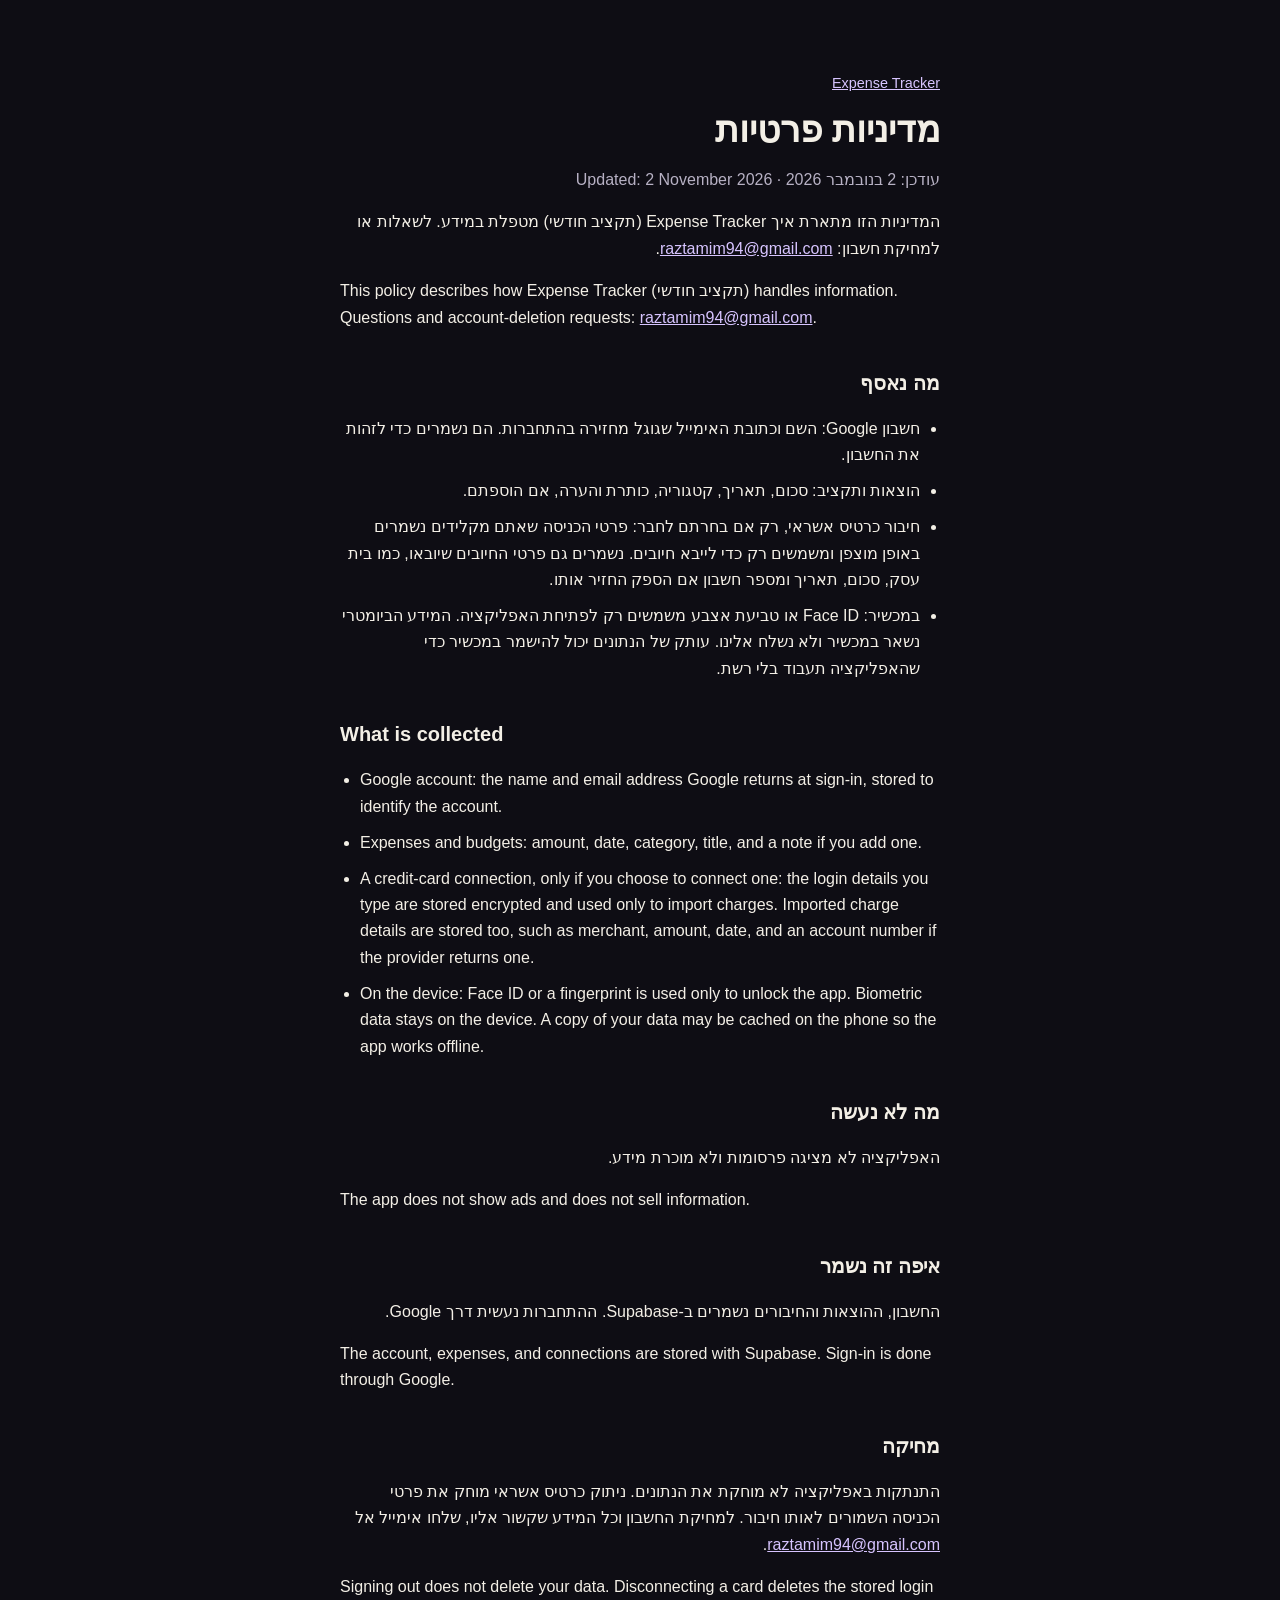
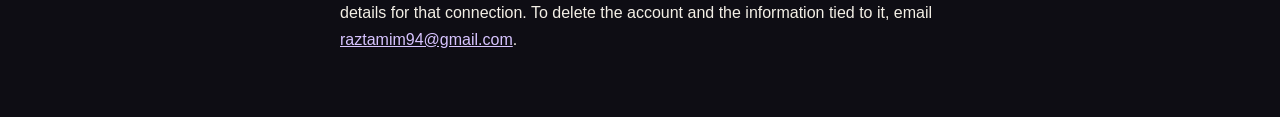
==== privacy/index.html @ 673cb0cc "Add the public home page and privacy policy. Co-authored-by: Cursor <cursoragent@cursor.com>" ====
<!doctype html>
<html lang="he" dir="rtl">
  <head>
    <meta charset="utf-8" />
    <meta name="viewport" content="width=device-width, initial-scale=1" />
    <title>מדיניות פרטיות · Expense Tracker</title>
    <meta
      name="description"
      content="Privacy policy for Expense Tracker (תקציב חודשי): Google sign-in, expenses, budgets, and optional credit-card import."
    />
    <link rel="stylesheet" href="../styles.css" />
  </head>
  <body>
    <main>
      <p class="kicker"><a href="../">Expense Tracker</a></p>
      <h1>מדיניות פרטיות</h1>
      <p class="meta">עודכן: 2 בנובמבר 2026 · Updated: 2 November 2026</p>
      <p>
        המדיניות הזו מתארת איך Expense Tracker (תקציב חודשי) מטפלת במידע. לשאלות או למחיקת חשבון:
        <a href="mailto:raztamim94@gmail.com">raztamim94@gmail.com</a>.
      </p>
      <p lang="en" dir="ltr">
        This policy describes how Expense Tracker (תקציב חודשי) handles information. Questions and
        account-deletion requests:
        <a href="mailto:raztamim94@gmail.com">raztamim94@gmail.com</a>.
      </p>

      <h2>מה נאסף</h2>
      <ul>
        <li>חשבון Google: השם וכתובת האימייל שגוגל מחזירה בהתחברות. הם נשמרים כדי לזהות את החשבון.</li>
        <li>הוצאות ותקציב: סכום, תאריך, קטגוריה, כותרת והערה, אם הוספתם.</li>
        <li>
          חיבור כרטיס אשראי, רק אם בחרתם לחבר: פרטי הכניסה שאתם מקלידים נשמרים באופן מוצפן ומשמשים רק
          כדי לייבא חיובים. נשמרים גם פרטי החיובים שיובאו, כמו בית עסק, סכום, תאריך ומספר חשבון אם
          הספק החזיר אותו.
        </li>
        <li>
          במכשיר: Face ID או טביעת אצבע משמשים רק לפתיחת האפליקציה. המידע הביומטרי נשאר במכשיר ולא
          נשלח אלינו. עותק של הנתונים יכול להישמר במכשיר כדי שהאפליקציה תעבוד בלי רשת.
        </li>
      </ul>

      <h2 lang="en" dir="ltr">What is collected</h2>
      <ul lang="en" dir="ltr">
        <li>Google account: the name and email address Google returns at sign-in, stored to identify the account.</li>
        <li>Expenses and budgets: amount, date, category, title, and a note if you add one.</li>
        <li>
          A credit-card connection, only if you choose to connect one: the login details you type are
          stored encrypted and used only to import charges. Imported charge details are stored too,
          such as merchant, amount, date, and an account number if the provider returns one.
        </li>
        <li>
          On the device: Face ID or a fingerprint is used only to unlock the app. Biometric data stays
          on the device. A copy of your data may be cached on the phone so the app works offline.
        </li>
      </ul>

      <h2>מה לא נעשה</h2>
      <p>האפליקציה לא מציגה פרסומות ולא מוכרת מידע.</p>
      <p lang="en" dir="ltr">The app does not show ads and does not sell information.</p>

      <h2>איפה זה נשמר</h2>
      <p>החשבון, ההוצאות והחיבורים נשמרים ב-Supabase. ההתחברות נעשית דרך Google.</p>
      <p lang="en" dir="ltr">
        The account, expenses, and connections are stored with Supabase. Sign-in is done through Google.
      </p>

      <h2>מחיקה</h2>
      <p>
        התנתקות באפליקציה לא מוחקת את הנתונים. ניתוק כרטיס אשראי מוחק את פרטי הכניסה השמורים לאותו
        חיבור. למחיקת החשבון וכל המידע שקשור אליו, שלחו אימייל אל
        <a href="mailto:raztamim94@gmail.com">raztamim94@gmail.com</a>.
      </p>
      <p lang="en" dir="ltr">
        Signing out does not delete your data. Disconnecting a card deletes the stored login details
        for that connection. To delete the account and the information tied to it, email
        <a href="mailto:raztamim94@gmail.com">raztamim94@gmail.com</a>.
      </p>
    </main>
  </body>
</html>
---- styles.css ----
:root {
  color-scheme: dark;
  --bg: #0e0d14;
  --ink: #f3efe6;
  --muted: #b7b1c4;
  --line: #2a2736;
  --link: #d7c4ff;
}

* {
  box-sizing: border-box;
}

body {
  margin: 0;
  background: var(--bg);
  color: var(--ink);
  font-family: "Segoe UI", "Arial Hebrew", Arial, sans-serif;
  line-height: 1.65;
}

main {
  max-width: 40rem;
  margin: 0 auto;
  padding: 3.5rem 1.25rem 4rem;
}

h1,
h2,
p,
ul {
  margin: 0;
}

h1 {
  font-size: 2.25rem;
  line-height: 1.2;
  font-weight: 700;
}

h2 {
  margin-top: 2.25rem;
  font-size: 1.25rem;
}

.kicker,
.hebrew-name,
.meta {
  color: var(--muted);
}

.kicker {
  margin-bottom: 0.75rem;
  font-size: 0.9rem;
}

.hebrew-name {
  margin-top: 0.35rem;
  font-size: 1.35rem;
}

p,
ul {
  margin-top: 1rem;
}

ul {
  padding-inline-start: 1.25rem;
}

li + li {
  margin-top: 0.6rem;
}

a {
  color: var(--link);
}

p[lang="en"],
ul[lang="en"],
h2[lang="en"] {
  text-align: left;
}
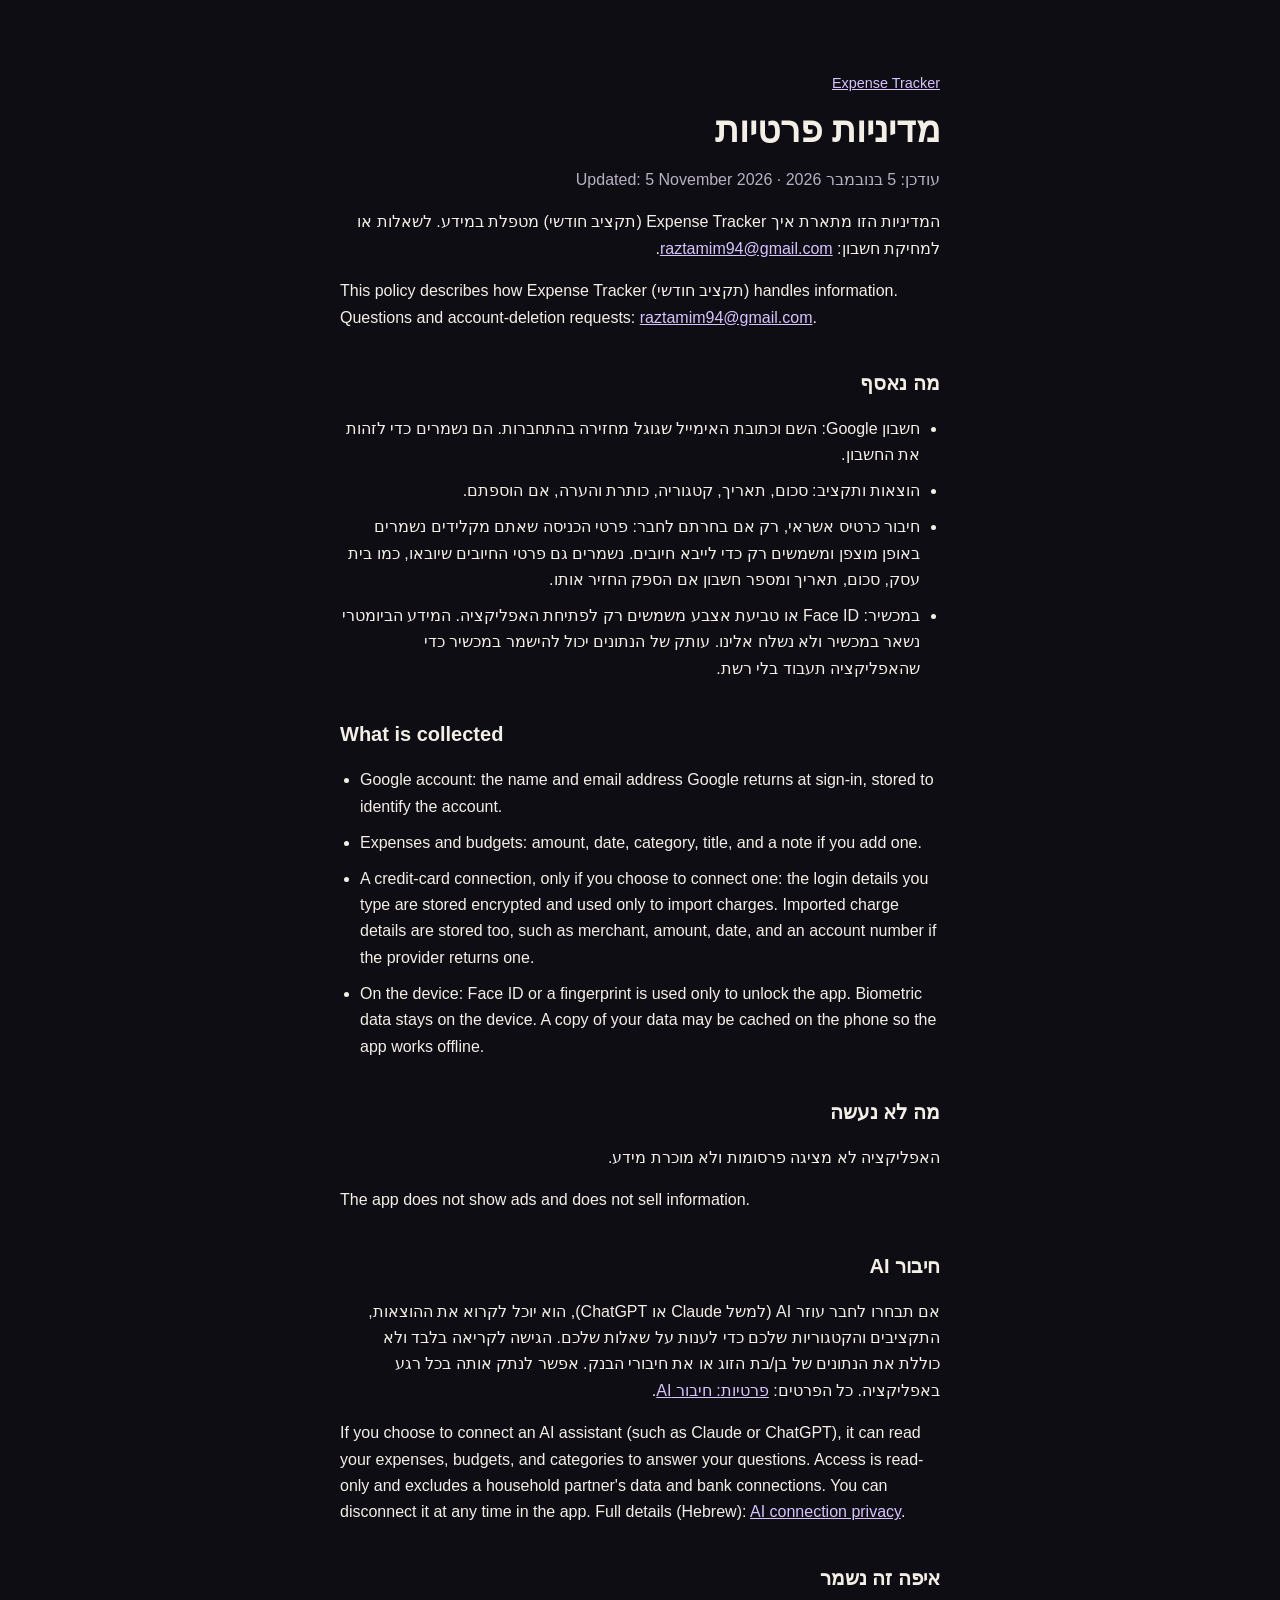
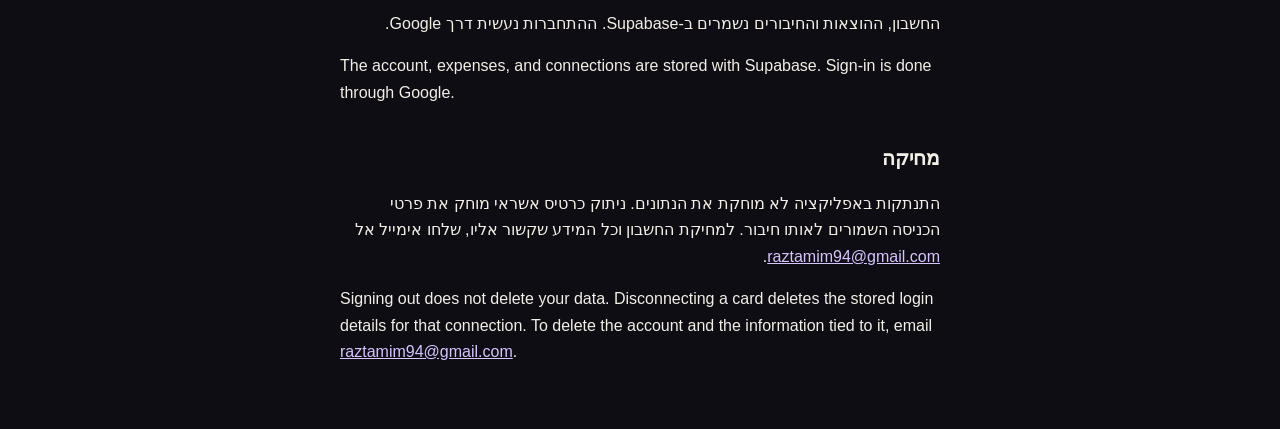
==== commit f721471b: "Deploy site from monthly-budget@1719618" ====
--- a/privacy/index.html
+++ b/privacy/index.html
@@ -8,13 +8,13 @@
       name="description"
       content="Privacy policy for Expense Tracker (תקציב חודשי): Google sign-in, expenses, budgets, and optional credit-card import."
     />
-    <link rel="stylesheet" href="../styles.css" />
+    <link rel="stylesheet" crossorigin href="../assets/site-fTg5tI74.css">
   </head>
   <body>
     <main>
       <p class="kicker"><a href="../">Expense Tracker</a></p>
       <h1>מדיניות פרטיות</h1>
-      <p class="meta">עודכן: 2 בנובמבר 2026 · Updated: 2 November 2026</p>
+      <p class="meta">עודכן: 5 בנובמבר 2026 · Updated: 5 November 2026</p>
       <p>
         המדיניות הזו מתארת איך Expense Tracker (תקציב חודשי) מטפלת במידע. לשאלות או למחיקת חשבון:
         <a href="mailto:raztamim94@gmail.com">raztamim94@gmail.com</a>.
@@ -59,6 +59,20 @@
       <p>האפליקציה לא מציגה פרסומות ולא מוכרת מידע.</p>
       <p lang="en" dir="ltr">The app does not show ads and does not sell information.</p>
 
+      <h2>חיבור AI</h2>
+      <p>
+        אם תבחרו לחבר עוזר AI (למשל Claude או ChatGPT), הוא יוכל לקרוא את ההוצאות, התקציבים
+        והקטגוריות שלכם כדי לענות על שאלות שלכם. הגישה לקריאה בלבד ולא כוללת את הנתונים של בן/בת הזוג
+        או את חיבורי הבנק. אפשר לנתק אותה בכל רגע באפליקציה. כל הפרטים:
+        <a href="./ai/">פרטיות: חיבור AI</a>.
+      </p>
+      <p lang="en" dir="ltr">
+        If you choose to connect an AI assistant (such as Claude or ChatGPT), it can read your
+        expenses, budgets, and categories to answer your questions. Access is read-only and excludes
+        a household partner's data and bank connections. You can disconnect it at any time in the app.
+        Full details (Hebrew): <a href="./ai/">AI connection privacy</a>.
+      </p>
+
       <h2>איפה זה נשמר</h2>
       <p>החשבון, ההוצאות והחיבורים נשמרים ב-Supabase. ההתחברות נעשית דרך Google.</p>
       <p lang="en" dir="ltr">
--- a/assets/site-fTg5tI74.css
+++ b/assets/site-fTg5tI74.css
@@ -0,0 +1 @@
+:root{--lightningcss-light: ;--lightningcss-dark:initial;color-scheme:dark;--bg:#0e0d14;--ink:#f3efe6;--muted:#b7b1c4;--line:#2a2736;--link:#d7c4ff}*{box-sizing:border-box}body{background:var(--bg);color:var(--ink);margin:0;font-family:Segoe UI,Arial Hebrew,Arial,sans-serif;line-height:1.65}main{max-width:40rem;margin:0 auto;padding:3.5rem 1.25rem 4rem}h1,h2,p,ul{margin:0}h1{font-size:2.25rem;font-weight:700;line-height:1.2}h2{margin-top:2.25rem;font-size:1.25rem}.kicker,.hebrew-name,.meta{color:var(--muted)}.kicker{margin-bottom:.75rem;font-size:.9rem}.hebrew-name{margin-top:.35rem;font-size:1.35rem}p,ul{margin-top:1rem}ul{padding-inline-start:1.25rem}li+li{margin-top:.6rem}a{color:var(--link)}p[lang=en],ul[lang=en],h2[lang=en]{text-align:left}
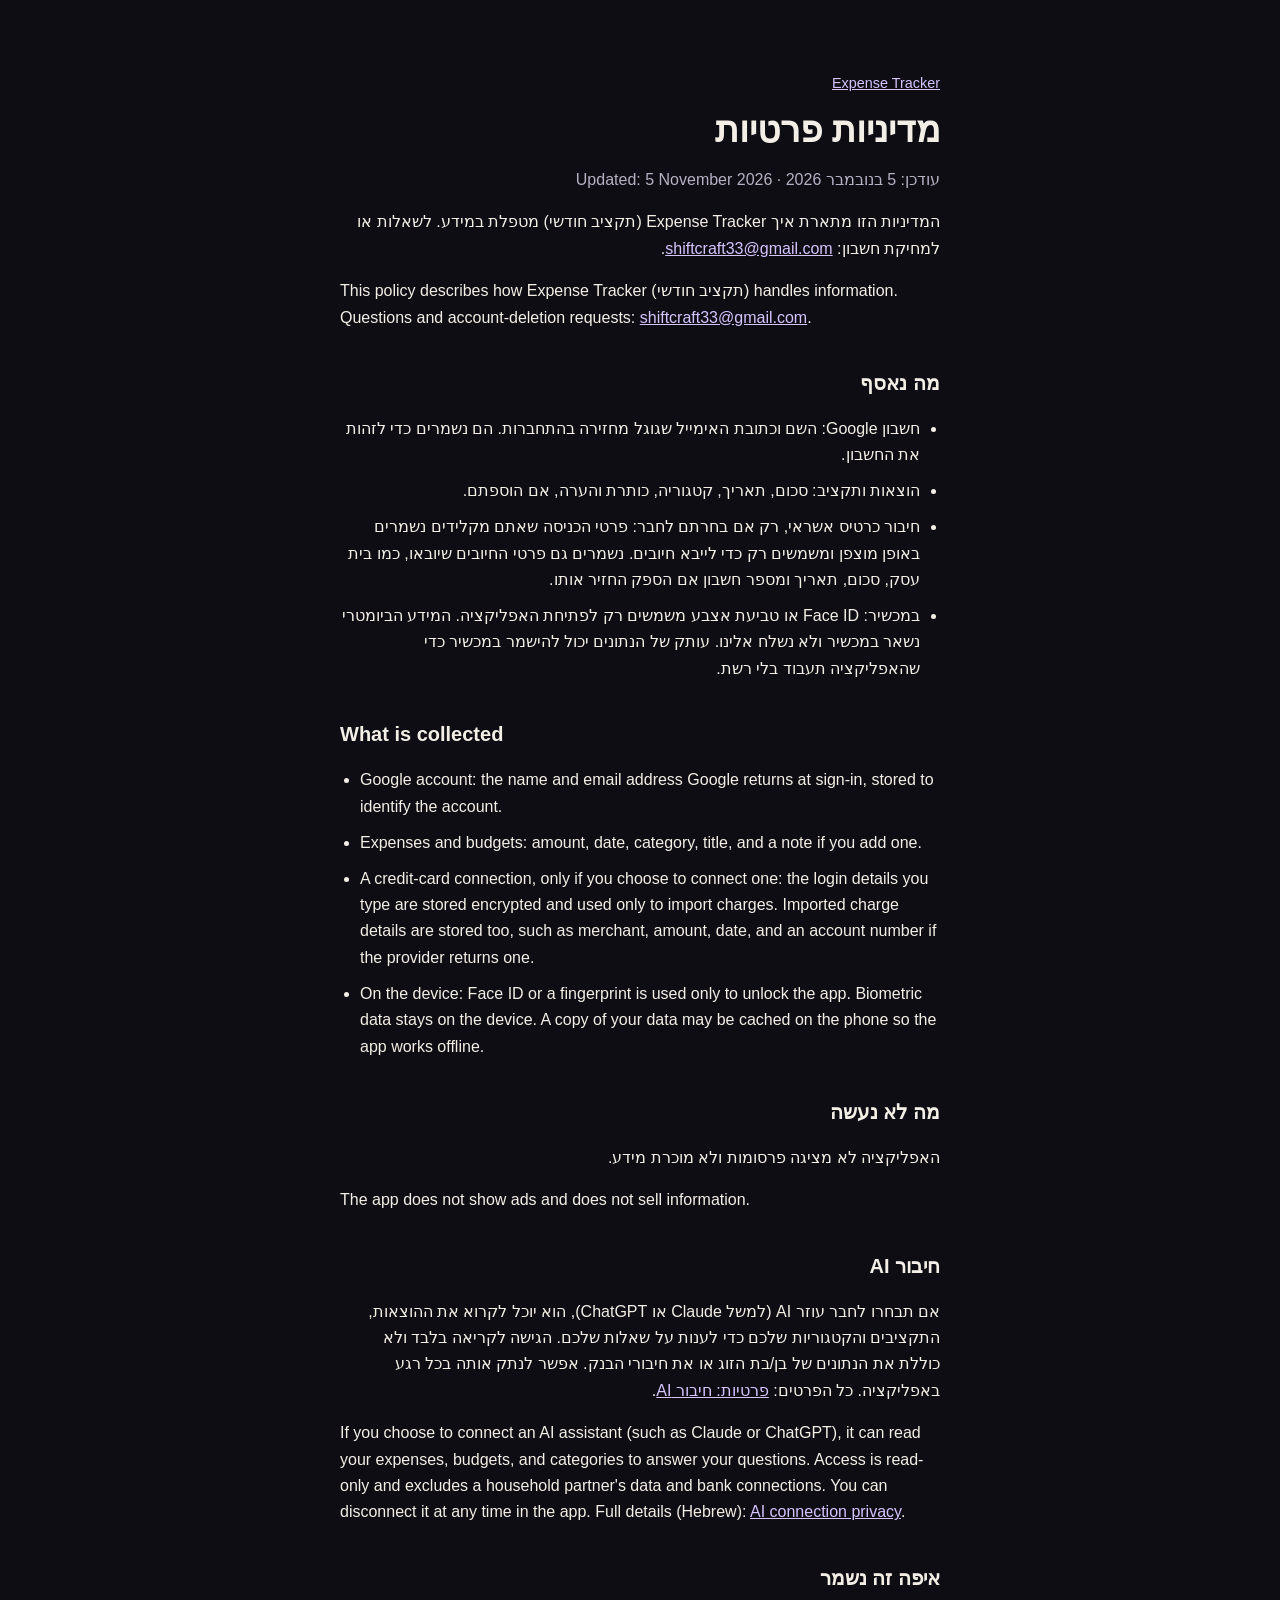
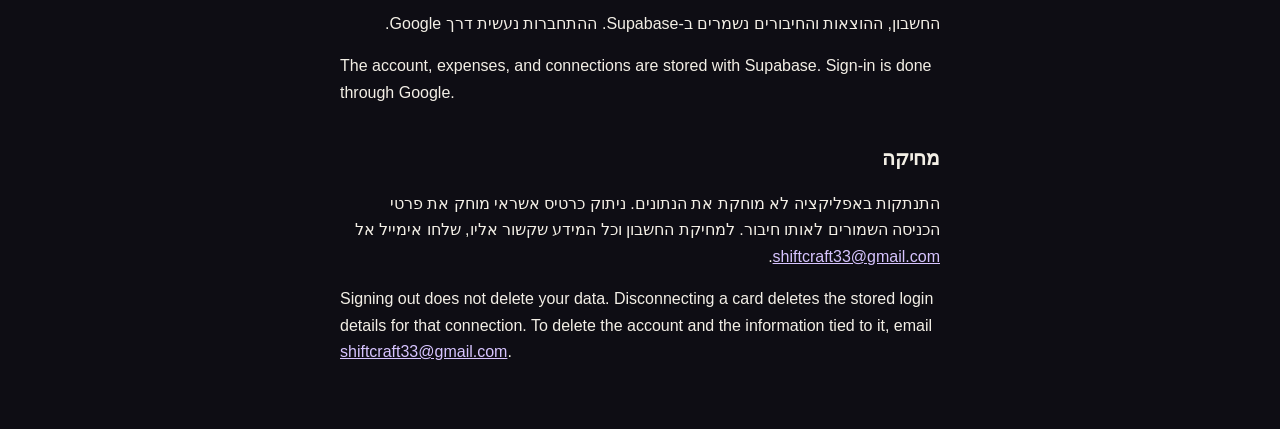
==== commit b9e96834: "Deploy site from monthly-budget@3f6a880" ====
--- a/privacy/index.html
+++ b/privacy/index.html
@@ -17,12 +17,12 @@
       <p class="meta">עודכן: 5 בנובמבר 2026 · Updated: 5 November 2026</p>
       <p>
         המדיניות הזו מתארת איך Expense Tracker (תקציב חודשי) מטפלת במידע. לשאלות או למחיקת חשבון:
-        <a href="mailto:raztamim94@gmail.com">raztamim94@gmail.com</a>.
+        <a href="mailto:shiftcraft33@gmail.com">shiftcraft33@gmail.com</a>.
       </p>
       <p lang="en" dir="ltr">
         This policy describes how Expense Tracker (תקציב חודשי) handles information. Questions and
         account-deletion requests:
-        <a href="mailto:raztamim94@gmail.com">raztamim94@gmail.com</a>.
+        <a href="mailto:shiftcraft33@gmail.com">shiftcraft33@gmail.com</a>.
       </p>
 
       <h2>מה נאסף</h2>
@@ -83,12 +83,12 @@
       <p>
         התנתקות באפליקציה לא מוחקת את הנתונים. ניתוק כרטיס אשראי מוחק את פרטי הכניסה השמורים לאותו
         חיבור. למחיקת החשבון וכל המידע שקשור אליו, שלחו אימייל אל
-        <a href="mailto:raztamim94@gmail.com">raztamim94@gmail.com</a>.
+        <a href="mailto:shiftcraft33@gmail.com">shiftcraft33@gmail.com</a>.
       </p>
       <p lang="en" dir="ltr">
         Signing out does not delete your data. Disconnecting a card deletes the stored login details
         for that connection. To delete the account and the information tied to it, email
-        <a href="mailto:raztamim94@gmail.com">raztamim94@gmail.com</a>.
+        <a href="mailto:shiftcraft33@gmail.com">shiftcraft33@gmail.com</a>.
       </p>
     </main>
   </body>
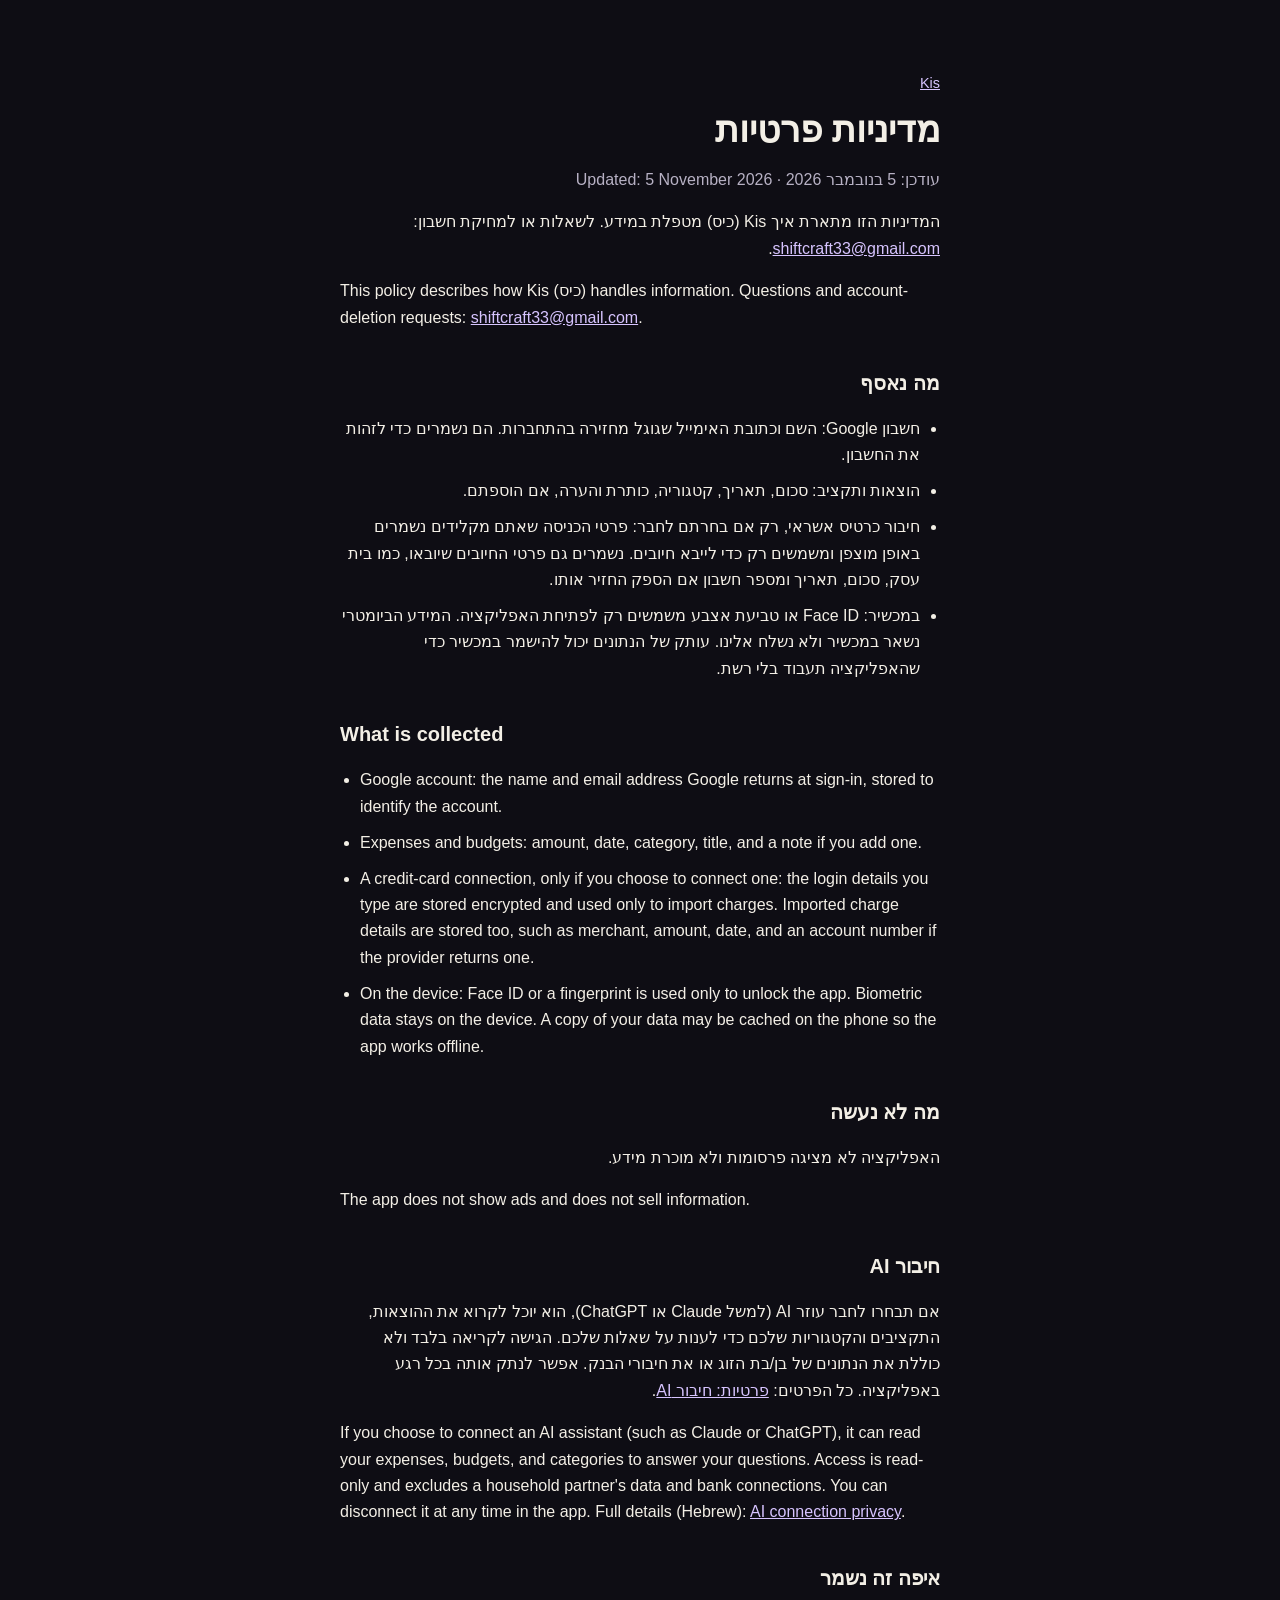
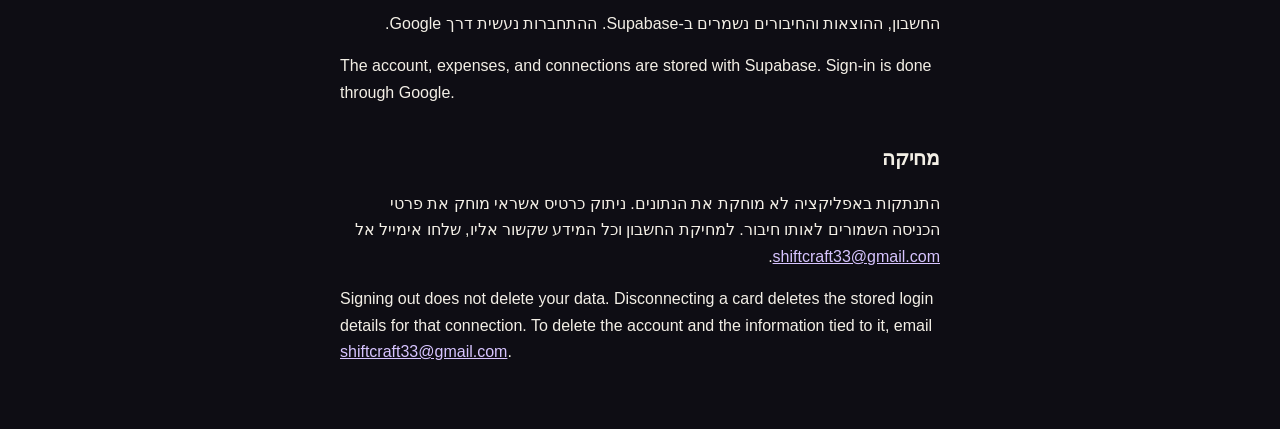
==== commit 0a988718: "Deploy site from monthly-budget@0e9ef94" ====
--- a/privacy/index.html
+++ b/privacy/index.html
@@ -3,24 +3,24 @@
   <head>
     <meta charset="utf-8" />
     <meta name="viewport" content="width=device-width, initial-scale=1" />
-    <title>מדיניות פרטיות · Expense Tracker</title>
+    <title>מדיניות פרטיות · Kis</title>
     <meta
       name="description"
-      content="Privacy policy for Expense Tracker (תקציב חודשי): Google sign-in, expenses, budgets, and optional credit-card import."
+      content="Privacy policy for Kis (כיס): Google sign-in, expenses, budgets, and optional credit-card import."
     />
     <link rel="stylesheet" crossorigin href="../assets/site-fTg5tI74.css">
   </head>
   <body>
     <main>
-      <p class="kicker"><a href="../">Expense Tracker</a></p>
+      <p class="kicker"><a href="../">Kis</a></p>
       <h1>מדיניות פרטיות</h1>
       <p class="meta">עודכן: 5 בנובמבר 2026 · Updated: 5 November 2026</p>
       <p>
-        המדיניות הזו מתארת איך Expense Tracker (תקציב חודשי) מטפלת במידע. לשאלות או למחיקת חשבון:
+        המדיניות הזו מתארת איך Kis (כיס) מטפלת במידע. לשאלות או למחיקת חשבון:
         <a href="mailto:shiftcraft33@gmail.com">shiftcraft33@gmail.com</a>.
       </p>
       <p lang="en" dir="ltr">
-        This policy describes how Expense Tracker (תקציב חודשי) handles information. Questions and
+        This policy describes how Kis (כיס) handles information. Questions and
         account-deletion requests:
         <a href="mailto:shiftcraft33@gmail.com">shiftcraft33@gmail.com</a>.
       </p>
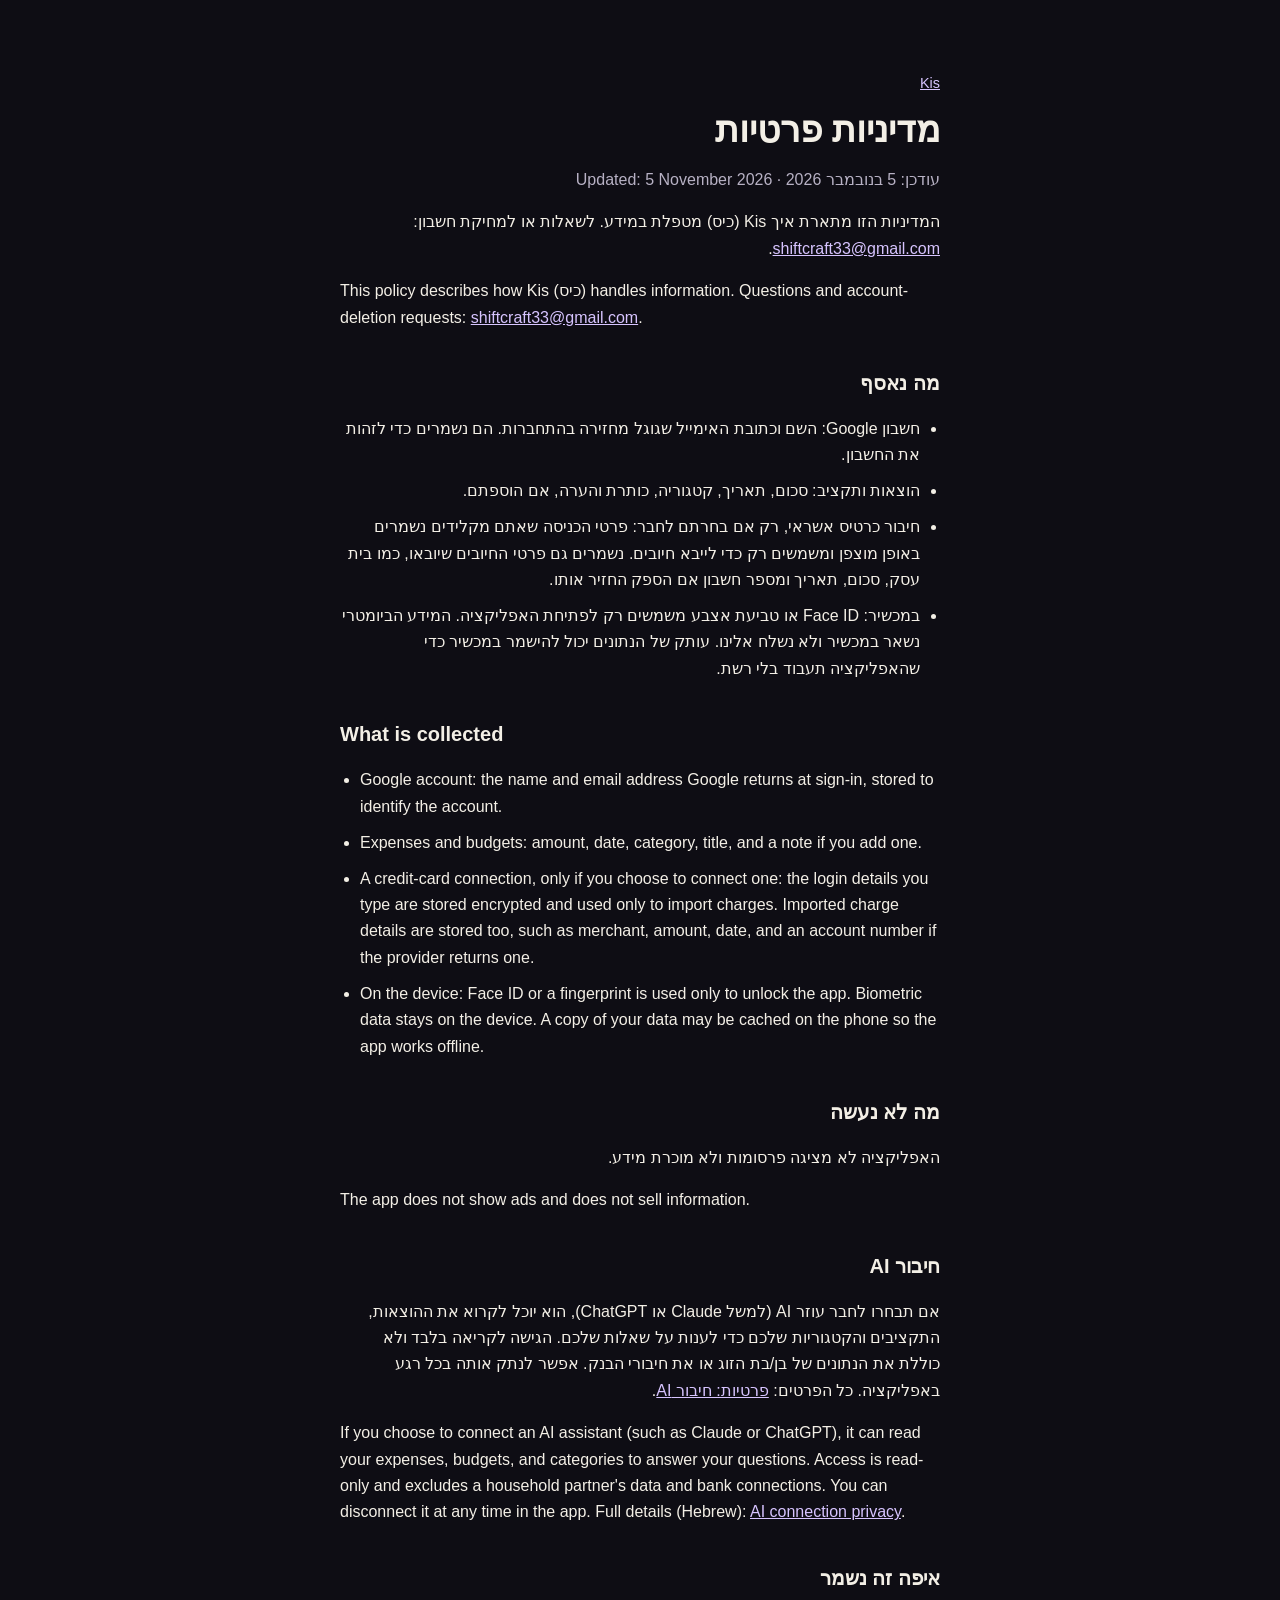
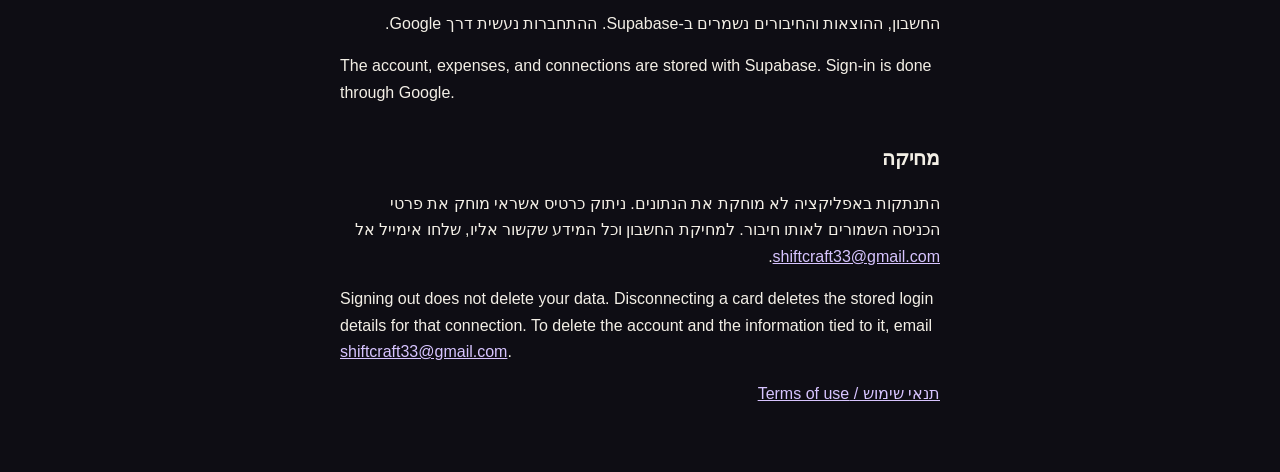
==== commit 0b72bcdf: "Deploy site from monthly-budget@42ce564" ====
--- a/privacy/index.html
+++ b/privacy/index.html
@@ -90,6 +90,8 @@
         for that connection. To delete the account and the information tied to it, email
         <a href="mailto:shiftcraft33@gmail.com">shiftcraft33@gmail.com</a>.
       </p>
+
+      <p><a href="../terms/">תנאי שימוש / Terms of use</a></p>
     </main>
   </body>
 </html>
